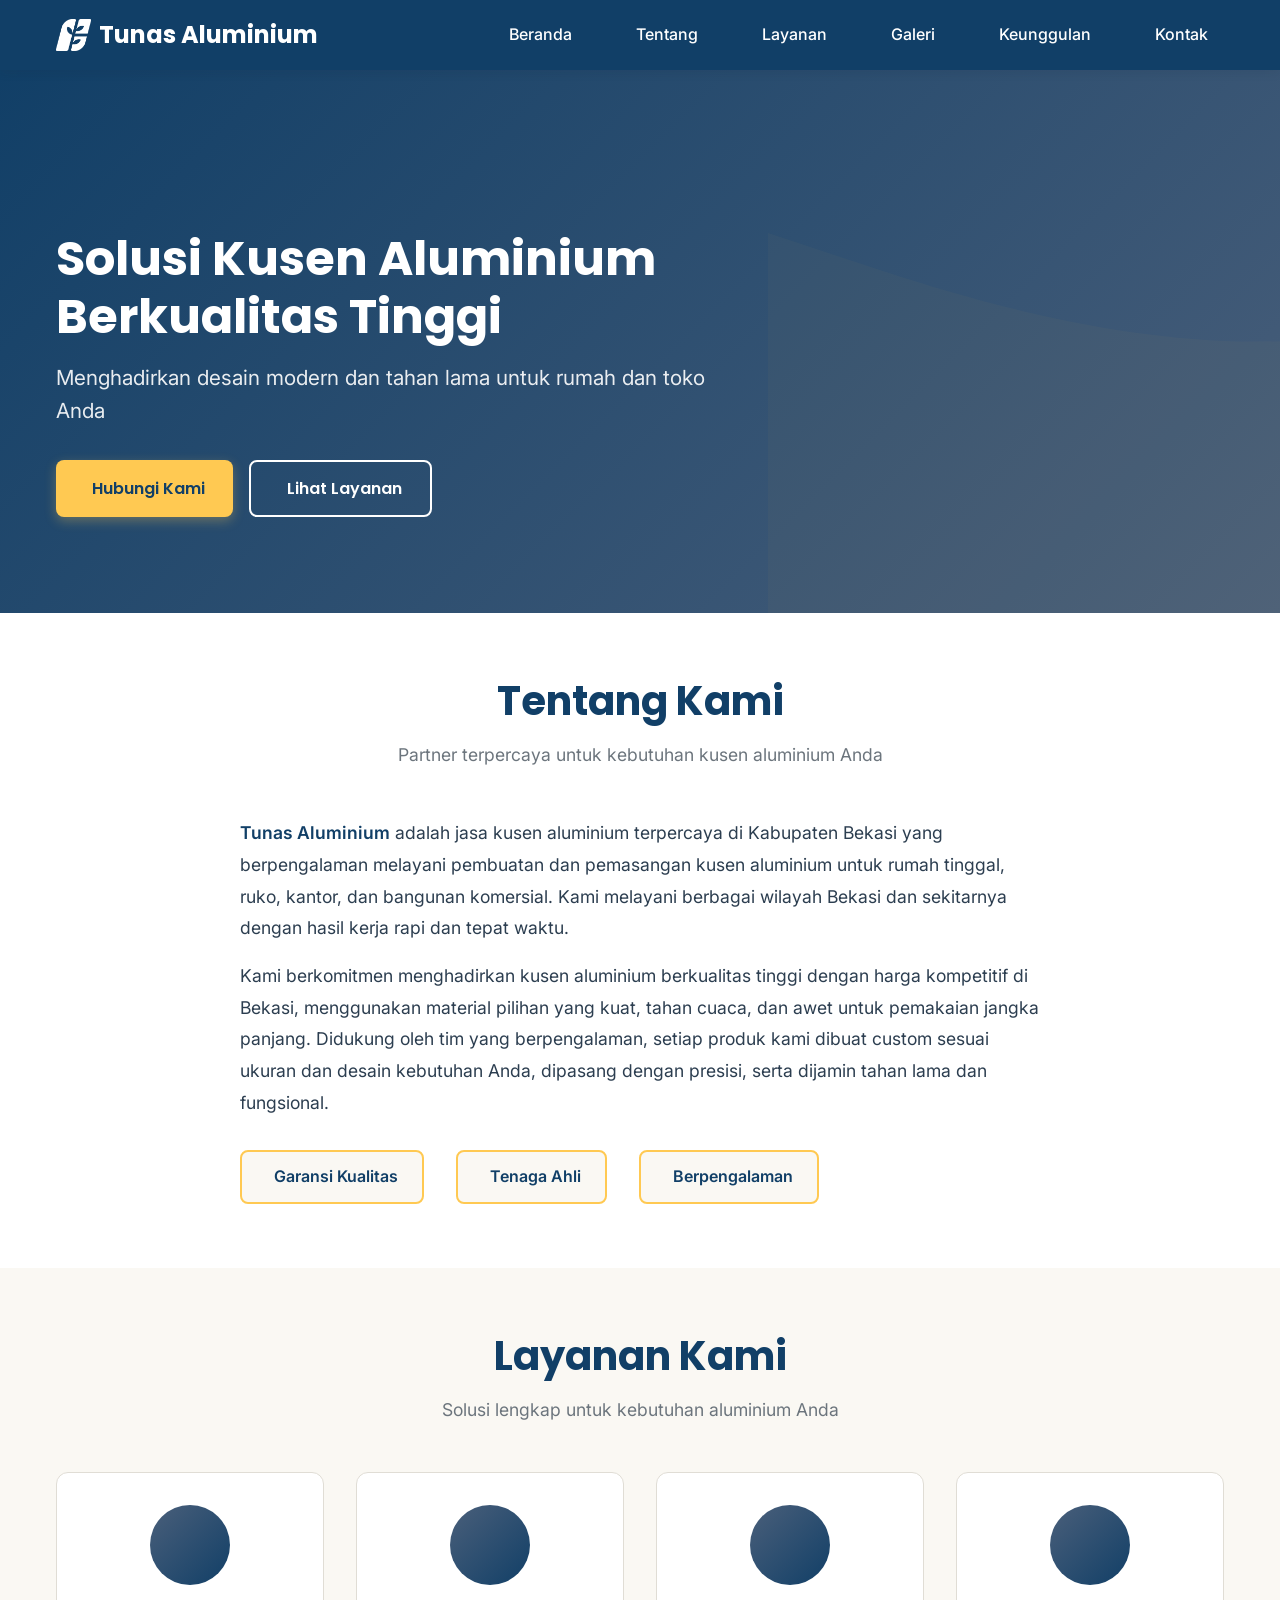
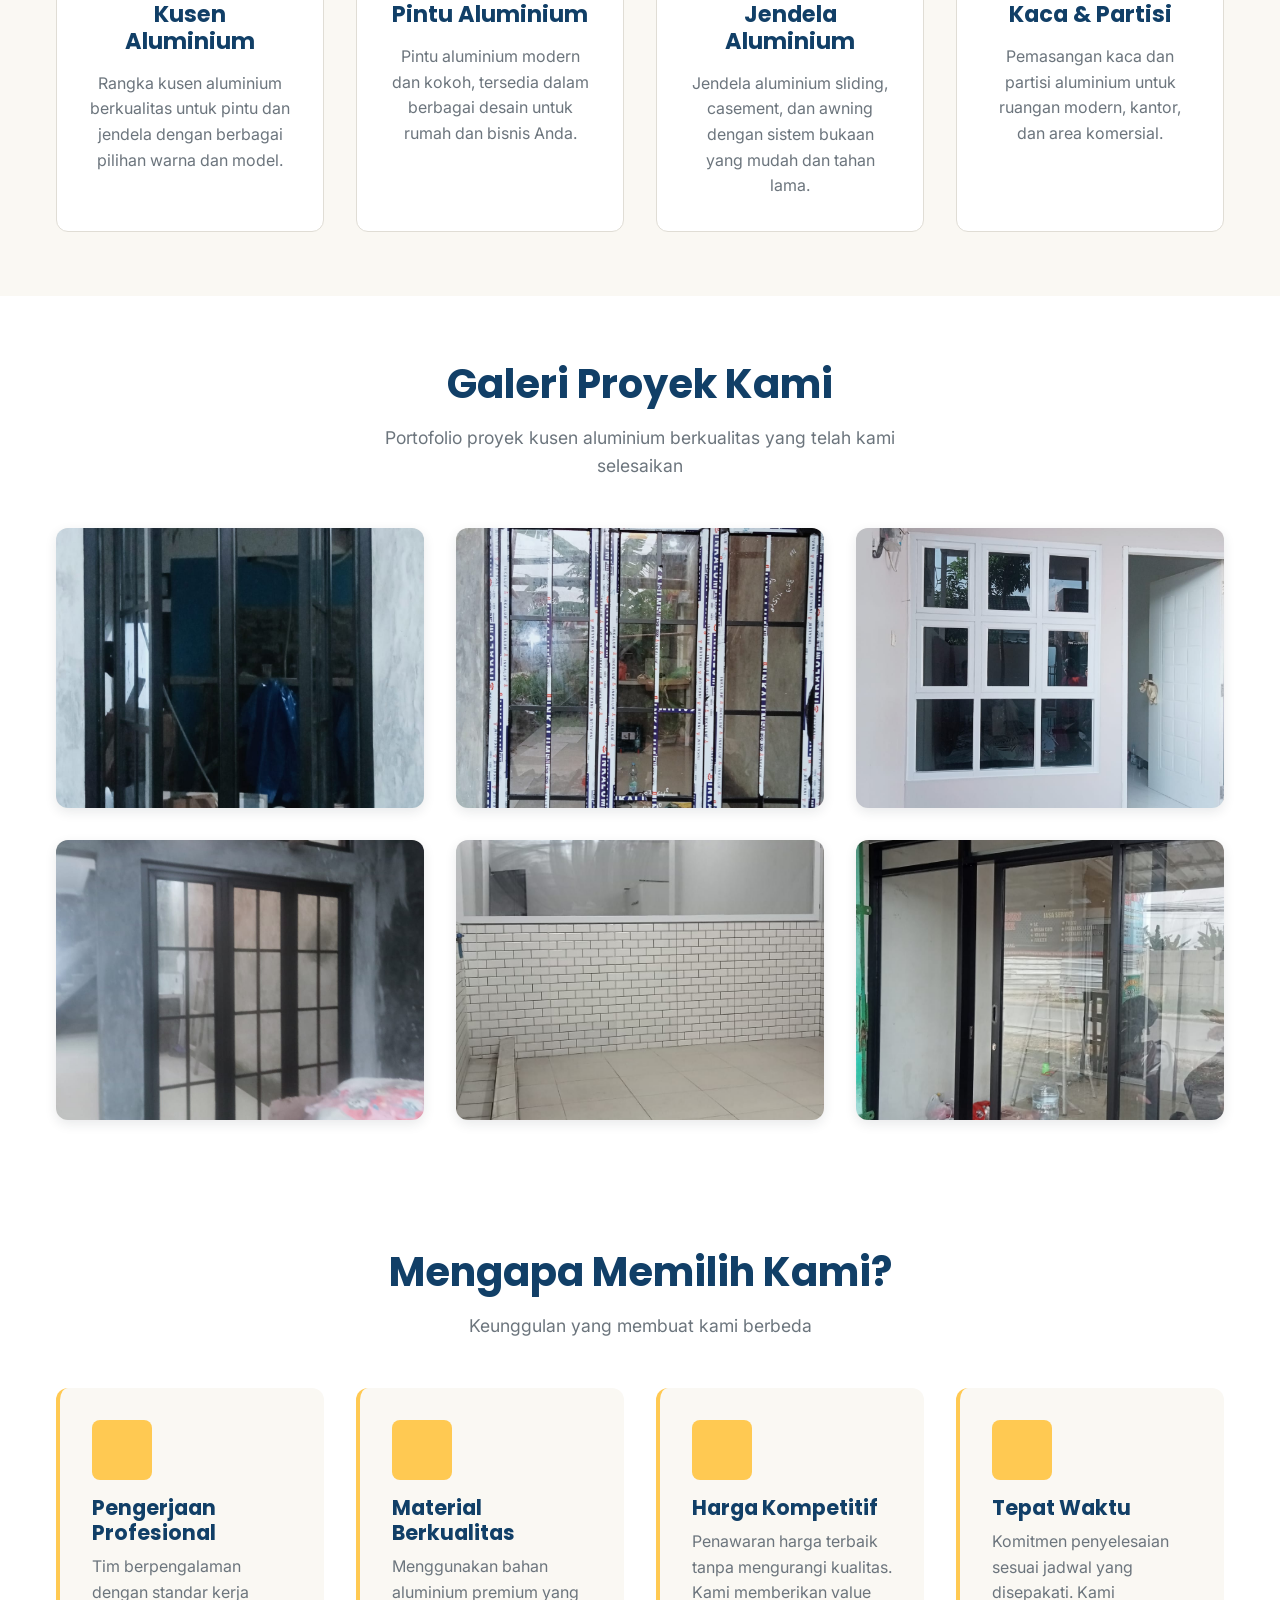
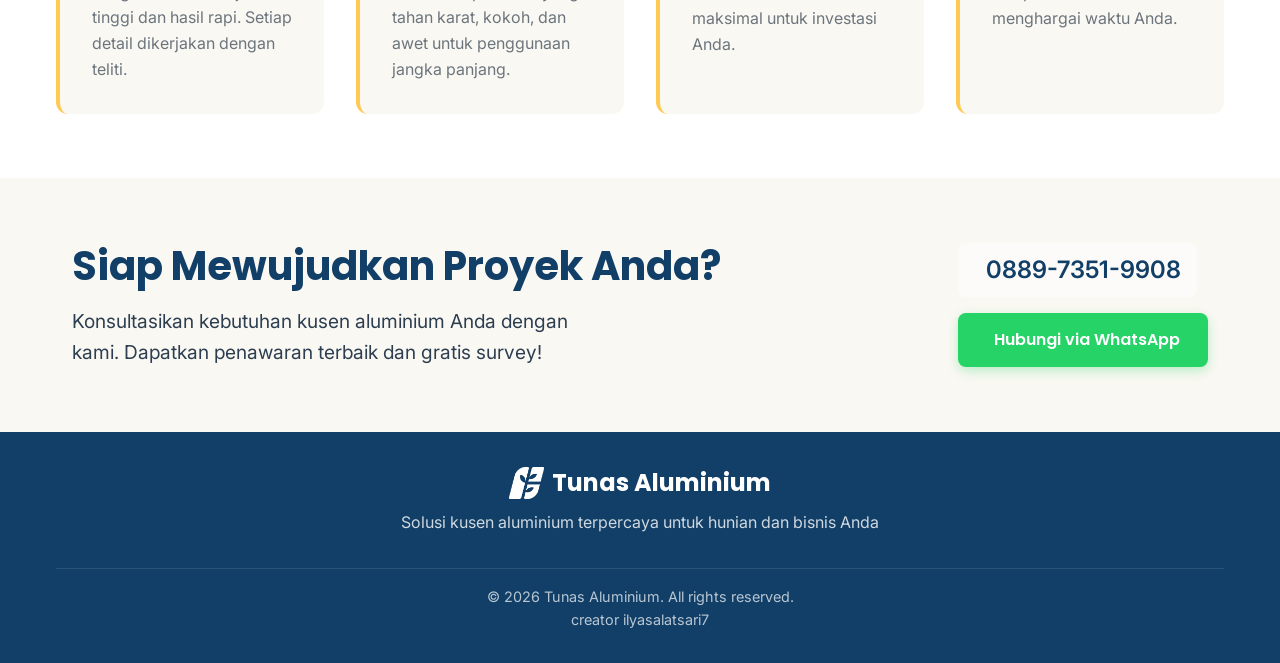
==== index.html @ cb450b46 "first commit" ====
<!DOCTYPE html>
<html lang="id">
<head>
    <meta charset="UTF-8">
    <meta name="viewport" content="width=device-width, initial-scale=1.0">
    <meta name="description" content="Tunas Aluminium - Jasa Kusen Aluminium Profesional untuk Pintu, Jendela, dan Partisi Kaca">
    <title>Tunas Aluminium - Jasa Pembuatan Kusen Aluminium Berkualitas Bekasi</title>
    <link rel="icon" type="image/x-icon" href="/public_html/assets/icon/TUNAS ALUMUNIUM ONLY.png">
    
    <!-- Google Fonts -->
    <link rel="preconnect" href="https://fonts.googleapis.com">
    <link rel="preconnect" href="https://fonts.gstatic.com" crossorigin>
    <link href="https://fonts.googleapis.com/css2?family=Poppins:wght@400;600;700&family=Inter:wght@300;400;500;600&display=swap" rel="stylesheet">
    
    <!-- Remix Icon -->
    <link href="https://cdn.jsdelivr.net/npm/remixicon@3.5.0/fonts/remixicon.css" rel="stylesheet">
    
    <!-- CSS -->
    <link rel="stylesheet" href="styles.css">
</head>
<body>
    <!-- Header / Navigation -->
    <header class="header">
        <nav class="navbar">
            <div class="container">
                <div class="nav-wrapper">
                    <div class="logo">
                        <img src="/public_html/assets/icon/TUNAS ALUMUNIUM ONLY.png" alt="">
                        <a href="#home"><span>Tunas Aluminium</span></a>
                    </div>
                    <button class="mobile-menu-toggle" id="mobileMenuToggle">
                        <i class="ri-menu-line"></i>
                    </button>
                    <ul class="nav-menu" id="navMenu">
                        <li><a href="#home" class="nav-link">Beranda</a></li>
                        <li><a href="#about" class="nav-link">Tentang</a></li>
                        <li><a href="#services" class="nav-link">Layanan</a></li>
                        <li><a href="#gallery" class="nav-link">Galeri</a></li>
                        <li><a href="#why-us" class="nav-link">Keunggulan</a></li>
                        <li><a href="#contact" class="nav-link">Kontak</a></li>
                    </ul>
                </div>
            </div>
        </nav>
    </header>

    <!-- Hero Section -->
    <section class="hero" id="home">
        <div class="container">
            <div class="hero-content">
                <h1 class="hero-title">Solusi Kusen Aluminium Berkualitas Tinggi</h1>
                <p class="hero-subtitle">Menghadirkan desain modern dan tahan lama untuk rumah dan toko Anda</p>
                <div class="hero-buttons">
                    <a href="#contact" class="btn btn-primary">
                        <i class="ri-phone-fill"></i>
                        Hubungi Kami
                    </a>
                    <a href="#services" class="btn btn-secondary">
                        <i class="ri-service-line"></i>
                        Lihat Layanan
                    </a>
                </div>
            </div>
        </div>
        <div class="hero-decoration"></div>
    </section>

    <!-- About Section -->
    <section class="about" id="about">
        <div class="container">
            <div class="section-header">
                <h2 class="section-title">Tentang Kami</h2>
                <p class="section-subtitle">Partner terpercaya untuk kebutuhan kusen aluminium Anda</p>
            </div>
            <div class="about-content">
                <div class="about-text">
                    <p>
                        <strong>Tunas Aluminium</strong> adalah jasa kusen aluminium terpercaya di Kabupaten Bekasi yang berpengalaman melayani pembuatan dan pemasangan kusen aluminium untuk rumah tinggal, ruko, kantor, dan bangunan komersial. Kami melayani berbagai wilayah Bekasi dan sekitarnya dengan hasil kerja rapi dan tepat waktu.
                    </p>
                    <p>
                        Kami berkomitmen menghadirkan kusen aluminium berkualitas tinggi dengan harga kompetitif di Bekasi, menggunakan material pilihan yang kuat, tahan cuaca, dan awet untuk pemakaian jangka panjang. Didukung oleh tim yang berpengalaman, setiap produk kami dibuat custom sesuai ukuran dan desain kebutuhan Anda, dipasang dengan presisi, serta dijamin tahan lama dan fungsional.
                    </p>
                    <div class="about-features">
                        <div class="feature-item">
                            <i class="ri-shield-check-fill"></i>
                            <span>Garansi Kualitas</span>
                        </div>
                        <div class="feature-item">
                            <i class="ri-hammer-fill"></i>
                            <span>Tenaga Ahli</span>
                        </div>
                        <div class="feature-item">
                            <i class="ri-medal-fill"></i>
                            <span>Berpengalaman</span>
                        </div>
                    </div>
                </div>
            </div>
        </div>
    </section>

    <!-- Services Section -->
    <section class="services" id="services">
        <div class="container">
            <div class="section-header">
                <h2 class="section-title">Layanan Kami</h2>
                <p class="section-subtitle">Solusi lengkap untuk kebutuhan aluminium Anda</p>
            </div>
            <div class="services-grid">
                <div class="service-card">
                    <div class="service-icon">
                        <i class="ri-door-line"></i>
                    </div>
                    <h3>Kusen Aluminium</h3>
                    <p>Rangka kusen aluminium berkualitas untuk pintu dan jendela dengan berbagai pilihan warna dan model.</p>
                </div>
                <div class="service-card">
                    <div class="service-icon">
                        <i class="ri-door-open-line"></i>
                    </div>
                    <h3>Pintu Aluminium</h3>
                    <p>Pintu aluminium modern dan kokoh, tersedia dalam berbagai desain untuk rumah dan bisnis Anda.</p>
                </div>
                <div class="service-card">
                    <div class="service-icon">
                        <i class="ri-window-line"></i>
                    </div>
                    <h3>Jendela Aluminium</h3>
                    <p>Jendela aluminium sliding, casement, dan awning dengan sistem bukaan yang mudah dan tahan lama.</p>
                </div>
                <div class="service-card">
                    <div class="service-icon">
                        <i class="ri-layout-grid-line"></i>
                    </div>
                    <h3>Kaca & Partisi</h3>
                    <p>Pemasangan kaca dan partisi aluminium untuk ruangan modern, kantor, dan area komersial.</p>
                </div>
            </div>
        </div>
    </section>

    <!-- Gallery Section -->
    <section class="gallery" id="gallery">
        <div class="container">
            <div class="section-header">
                <h2 class="section-title">Galeri Proyek Kami</h2>
                <p class="section-subtitle">Portofolio proyek kusen aluminium berkualitas yang telah kami selesaikan</p>
            </div>
            <div class="gallery-grid">
                <div class="gallery-item">
                    <div class="gallery-image">
                        <img src="/public_html/assets/gallery/jendela1.jpeg" alt="Jendela Aluminium Modern">
                        <div class="gallery-overlay">
                            <button class="gallery-btn" data-image="/public_html/assets/gallery/jendela1.jpeg">
                                <i class="ri-search-line"></i>
                            </button>
                        </div>
                    </div>
                    
                </div>

                <div class="gallery-item">
                    <div class="gallery-image">
                        <img src="/public_html/assets/gallery/jendela2.jpeg" alt="Pintu Aluminium">
                        <div class="gallery-overlay">
                            <button class="gallery-btn" data-image="/public_html/assets/gallery/jendela2.jpeg">
                                <i class="ri-search-line"></i>
                            </button>
                        </div>
                    </div>
                    
                </div>

                <div class="gallery-item">
                    <div class="gallery-image">
                        <img src="/public_html/assets/gallery/jendela3.jpeg" alt="Kusen Aluminium">
                        <div class="gallery-overlay">
                            <button class="gallery-btn" data-image="/public_html/assets/gallery/jendela3.jpeg">
                                <i class="ri-search-line"></i>
                            </button>
                        </div>
                    </div>
                    
                </div>

                <div class="gallery-item">
                    <div class="gallery-image">
                        <img src="/public_html/assets/gallery/jendela4.jpeg" alt="Partisi Kaca">
                        <div class="gallery-overlay">
                            <button class="gallery-btn" data-image="/public_html/assets/gallery/jendela4.jpeg">
                                <i class="ri-search-line"></i>
                            </button>
                        </div>
                    </div>
                    
                </div>

                <div class="gallery-item">
                    <div class="gallery-image">
                        <img src="/public_html/assets/gallery/jendela5.jpeg" alt="Pintu Kamar Mandi">
                        <div class="gallery-overlay">
                            <button class="gallery-btn" data-image="/public_html/assets/gallery/jendela5.jpeg">
                                <i class="ri-search-line"></i>
                            </button>
                        </div>
                    </div>
                    
                </div>

                <div class="gallery-item">
                    <div class="gallery-image">
                        <img src="/public_html/assets/gallery/jendela6.jpeg" alt="Rumah Modern">
                        <div class="gallery-overlay">
                            <button class="gallery-btn" data-image="/public_html/assets/gallery/jendela6.jpeg">
                                <i class="ri-search-line"></i>
                            </button>
                        </div>
                    </div>
                    
                </div>
            </div>
        </div>
    </section>

    <!-- Image Lightbox Modal -->
    <div class="lightbox" id="lightbox">
        <span class="lightbox-close">&times;</span>
        <img class="lightbox-image" src="" alt="">
        <a class="lightbox-prev" onclick="changeLightboxImage(-1)">&#10094;</a>
        <a class="lightbox-next" onclick="changeLightboxImage(1)">&#10095;</a>
    </div>

    <!-- Why Choose Us Section -->
    <section class="why-us" id="why-us">
        <div class="container">
            <div class="section-header">
                <h2 class="section-title">Mengapa Memilih Kami?</h2>
                <p class="section-subtitle">Keunggulan yang membuat kami berbeda</p>
            </div>
            <div class="why-us-grid">
                <div class="why-us-card">
                    <div class="why-us-icon">
                        <i class="ri-tools-line"></i>
                    </div>
                    <h3>Pengerjaan Profesional</h3>
                    <p>Tim berpengalaman dengan standar kerja tinggi dan hasil rapi. Setiap detail dikerjakan dengan teliti.</p>
                </div>
                <div class="why-us-card">
                    <div class="why-us-icon">
                        <i class="ri-star-line"></i>
                    </div>
                    <h3>Material Berkualitas</h3>
                    <p>Menggunakan bahan aluminium premium yang tahan karat, kokoh, dan awet untuk penggunaan jangka panjang.</p>
                </div>
                <div class="why-us-card">
                    <div class="why-us-icon">
                        <i class="ri-price-tag-3-line"></i>
                    </div>
                    <h3>Harga Kompetitif</h3>
                    <p>Penawaran harga terbaik tanpa mengurangi kualitas. Kami memberikan value maksimal untuk investasi Anda.</p>
                </div>
                <div class="why-us-card">
                    <div class="why-us-icon">
                        <i class="ri-time-line"></i>
                    </div>
                    <h3>Tepat Waktu</h3>
                    <p>Komitmen penyelesaian sesuai jadwal yang disepakati. Kami menghargai waktu Anda.</p>
                </div>
            </div>
        </div>
    </section>

    <!-- Contact / CTA Section -->
    <section class="contact" id="contact">
        <div class="container">
            <div class="contact-wrapper">
                <div class="contact-content">
                    <h2>Siap Mewujudkan Proyek Anda?</h2>
                    <p>Konsultasikan kebutuhan kusen aluminium Anda dengan kami. Dapatkan penawaran terbaik dan gratis survey!</p>
                </div>
                <div class="contact-info">
                    <a href="https://wa.me/6288973519908?text=Halo%20saya%20tertarik%20dengan%20produk%20Anda" class="contact-item" target="_blank">
                        <i class="ri-phone-fill"></i>
                        <span>0889-7351-9908</span>
                    </a>
                    <a href="https://wa.me/6288973519908?text=Halo%20saya%20tertarik%20dengan%20produk%20Anda" class="btn btn-whatsapp" target="_blank">
                        <i class="ri-whatsapp-line"></i>
                        Hubungi via WhatsApp
                    </a>
                </div>
            </div>
        </div>
    </section>

    <!-- Footer -->
    <footer class="footer">
        <div class="container">
            <div class="footer-content">
                <div class="footer-logo">
                    <img src="/public_html/assets/icon/TUNAS ALUMUNIUM ONLY.png" alt="">
                    <span>Tunas Aluminium</span>
                </div>
                <p class="footer-text">Solusi kusen aluminium terpercaya untuk hunian dan bisnis Anda</p>
            </div>
            <div class="footer-bottom">
                <p>&copy; 2026 Tunas Aluminium. All rights reserved.</p>
                <p>creator 
 <a href="https://www.instagram.com/ilyasalatsari7?igsh=MWJ4djhuNXUxZTl0eQ==" target="_blank"><i class="ri-instagram-line"></i>ilyasalatsari7</a></p>
            </div>
        </div>
    </footer>

    <!-- JavaScript -->
    <script src="script.js"></script>
</body>
</html>
---- styles.css ----
/* ========================================
   CSS Variables - Color Palette
   ======================================== */
:root {
    /* Primary Colors */
    --color-primary: #113f67ff;        /* Dark Navy Blue */
    --color-secondary: #4a5f7a;      /* Muted Blue */
    --color-accent: #ffc952;         /* Soft Yellow */
    --color-background: #faf8f3;     /* Light Beige */
    
    /* Additional Colors */
    --color-white: #ffffff;
    --color-text-dark: #2c3e50;
    --color-text-light: #6c757d;
    --color-border: #e0ddd5;
    --color-shadow: rgba(26, 35, 50, 0.1);
    
    /* Typography */
    --font-heading: 'Poppins', sans-serif;
    --font-body: 'Inter', sans-serif;
    
    /* Spacing */
    --spacing-xs: 0.5rem;
    --spacing-sm: 1rem;
    --spacing-md: 2rem;
    --spacing-lg: 3rem;
    --spacing-xl: 4rem;
    
    /* Border Radius */
    --radius-sm: 4px;
    --radius-md: 8px;
    --radius-lg: 12px;
    
    /* Transitions */
    --transition: all 0.3s ease;
}

/* ========================================
   Reset & Base Styles
   ======================================== */
* {
    margin: 0;
    padding: 0;
    box-sizing: border-box;
}

html {
    scroll-behavior: smooth;
}

body {
    font-family: var(--font-body);
    font-size: 16px;
    line-height: 1.6;
    color: var(--color-text-dark);
    background-color: var(--color-background);
}

h1, h2, h3, h4, h5, h6 {
    font-family: var(--font-heading);
    font-weight: 700;
    line-height: 1.2;
    color: var(--color-primary);
}

a {
    text-decoration: none;
    color: inherit;
}

ul {
    list-style: none;
}

img {
    max-width: 100%;
    display: block;
}

/* ========================================
   Utility Classes
   ======================================== */
.container {
    max-width: 1200px;
    margin: 0 auto;
    padding: 0 var(--spacing-sm);
}

.section-header {
    text-align: center;
    margin-bottom: var(--spacing-lg);
}

.section-title {
    font-size: 2.5rem;
    margin-bottom: var(--spacing-sm);
    color: var(--color-primary);
}

.section-subtitle {
    font-size: 1.1rem;
    color: var(--color-text-light);
    max-width: 600px;
    margin: 0 auto;
}

/* ========================================
   Buttons
   ======================================== */
.btn {
    display: inline-flex;
    align-items: center;
    gap: 0.5rem;
    padding: 0.875rem 1.75rem;
    border: none;
    border-radius: var(--radius-md);
    font-family: var(--font-heading);
    font-size: 1rem;
    font-weight: 600;
    cursor: pointer;
    transition: var(--transition);
    text-align: center;
}

.btn i {
    font-size: 1.2rem;
}

.btn-primary {
    background-color: var(--color-accent);
    color: var(--color-primary);
    box-shadow: 0 4px 12px rgba(255, 201, 82, 0.3);
}

.btn-primary:hover {
    background-color: #f4b931;
    transform: translateY(-2px);
    box-shadow: 0 6px 16px rgba(255, 201, 82, 0.4);
}

.btn-secondary {
    background-color: transparent;
    color: var(--color-white);
    border: 2px solid var(--color-white);
}

.btn-secondary:hover {
    background-color: var(--color-white);
    color: var(--color-primary);
}

.btn-whatsapp {
    background-color: #25d366;
    color: var(--color-white);
    box-shadow: 0 4px 12px rgba(37, 211, 102, 0.3);
}

.btn-whatsapp:hover {
    background-color: #1ebe57;
    transform: translateY(-2px);
    box-shadow: 0 6px 16px rgba(37, 211, 102, 0.4);
}

/* ========================================
   Header / Navigation
   ======================================== */
.header {
    position: fixed;
    top: 0;
    left: 0;
    width: 100%;
    background-color: var(--color-primary);
    box-shadow: 0 2px 10px var(--color-shadow);
    z-index: 1000;
}

.navbar {
    padding: 1rem 0;
}

.nav-wrapper {
    display: flex;
    justify-content: space-between;
    align-items: center;
}

.logo {
    display: flex;
    align-items: center;
    gap: 0.5rem;
    font-family: var(--font-heading);
    font-size: 1.5rem;
    font-weight: 700;
    color: var(--color-white);
}

.logo img {
    height: 2rem;
}

.mobile-menu-toggle {
    display: none;
    background: none;
    border: none;
    color: var(--color-white);
    font-size: 1.8rem;
    cursor: pointer;
}

.nav-menu {
    display: flex;
    gap: var(--spacing-md);
}

.nav-link {
    color: var(--color-white);
    font-weight: 500;
    padding: 0.5rem 1rem;
    border-radius: var(--radius-sm);
    transition: var(--transition);
}

.nav-link:hover {
    background-color: rgba(255, 255, 255, 0.1);
    color: var(--color-accent);
}

/* ========================================
   Hero Section
   ======================================== */
.hero {
    position: relative;
    background: linear-gradient(135deg, var(--color-primary) 0%, var(--color-secondary) 100%);
    color: var(--color-white);
    padding: 10rem var(--spacing-sm) 6rem;
    margin-top: 70px;
    overflow: hidden;
}

.hero-decoration {
    position: absolute;
    top: 0;
    right: 0;
    width: 40%;
    height: 100%;
    background: url('data:image/svg+xml,<svg xmlns="http://www.w3.org/2000/svg" viewBox="0 0 1440 320"><path fill="%23ffc952" fill-opacity="0.1" d="M0,96L48,112C96,128,192,160,288,160C384,160,480,128,576,122.7C672,117,768,139,864,154.7C960,171,1056,181,1152,170.7C1248,160,1344,128,1392,112L1440,96L1440,320L1392,320C1344,320,1248,320,1152,320C1056,320,960,320,864,320C768,320,672,320,576,320C480,320,384,320,288,320C192,320,96,320,48,320L0,320Z"></path></svg>') no-repeat;
    background-size: cover;
    opacity: 0.3;
}

.hero-content {
    position: relative;
    z-index: 1;
    max-width: 700px;
}

.hero-title {
    font-size: 3rem;
    margin-bottom: var(--spacing-sm);
    color: var(--color-white);
}

.hero-subtitle {
    font-size: 1.3rem;
    margin-bottom: var(--spacing-md);
    opacity: 0.9;
}

.hero-buttons {
    display: flex;
    gap: var(--spacing-sm);
    flex-wrap: wrap;
}

/* ========================================
   About Section
   ======================================== */
.about {
    padding: var(--spacing-xl) var(--spacing-sm);
    background-color: var(--color-white);
}

.about-content {
    max-width: 800px;
    margin: 0 auto;
}

.about-text p {
    font-size: 1.1rem;
    line-height: 1.8;
    margin-bottom: var(--spacing-sm);
    color: var(--color-text-dark);
}

.about-text strong {
    color: var(--color-primary);
    font-weight: 600;
}

.about-features {
    display: flex;
    gap: var(--spacing-md);
    margin-top: var(--spacing-md);
    flex-wrap: wrap;
}

.feature-item {
    display: flex;
    align-items: center;
    gap: 0.5rem;
    padding: 0.75rem 1.5rem;
    background-color: var(--color-background);
    border-radius: var(--radius-md);
    border: 2px solid var(--color-accent);
}

.feature-item i {
    font-size: 1.5rem;
    color: var(--color-secondary);
}

.feature-item span {
    font-weight: 600;
    color: var(--color-primary);
}

/* ========================================
   Services Section
   ======================================== */
.services {
    padding: var(--spacing-xl) var(--spacing-sm);
    background-color: var(--color-background);
}

.services-grid {
    display: grid;
    grid-template-columns: repeat(auto-fit, minmax(250px, 1fr));
    gap: var(--spacing-md);
}

.service-card {
    background-color: var(--color-white);
    padding: var(--spacing-md);
    border-radius: var(--radius-lg);
    text-align: center;
    transition: var(--transition);
    border: 1px solid var(--color-border);
}

.service-card:hover {
    transform: translateY(-8px);
    box-shadow: 0 12px 24px var(--color-shadow);
    border-color: var(--color-accent);
    cursor: pointer;
}

.service-icon {
    width: 80px;
    height: 80px;
    margin: 0 auto var(--spacing-sm);
    display: flex;
    align-items: center;
    justify-content: center;
    background: linear-gradient(135deg, var(--color-secondary), var(--color-primary));
    border-radius: 50%;
}

.service-icon i {
    font-size: 2.5rem;
    color: var(--color-white);
}

.service-card h3 {
    font-size: 1.4rem;
    margin-bottom: var(--spacing-sm);
    color: var(--color-primary);
}

.service-card p {
    color: var(--color-text-light);
    line-height: 1.6;
}

/* ========================================
   Why Us Section
   ======================================== */
.why-us {
    padding: var(--spacing-xl) var(--spacing-sm);
    background-color: var(--color-white);
}

.why-us-grid {
    display: grid;
    grid-template-columns: repeat(auto-fit, minmax(250px, 1fr));
    gap: var(--spacing-md);
}

.why-us-card {
    padding: var(--spacing-md);
    background-color: var(--color-background);
    border-radius: var(--radius-lg);
    border-left: 4px solid var(--color-accent);
    transition: var(--transition);
}

.why-us-card:hover {
    transform: translateX(-8px);
    box-shadow: 0 8px 16px var(--color-shadow);
    border-left: 4px solid var(--color-primary);
    cursor: pointer;
}

.why-us-icon {
    width: 60px;
    height: 60px;
    display: flex;
    align-items: center;
    justify-content: center;
    background-color: var(--color-accent);
    border-radius: var(--radius-md);
    margin-bottom: var(--spacing-sm);
}

.why-us-icon i {
    font-size: 2rem;
    color: var(--color-primary);
}

.why-us-card h3 {
    font-size: 1.3rem;
    margin-bottom: var(--spacing-xs);
    color: var(--color-primary);
}

.why-us-card p {
    color: var(--color-text-light);
    line-height: 1.6;
}

/* ========================================
   Gallery Section
   ======================================== */
.gallery {
    padding: var(--spacing-xl) var(--spacing-sm);
    background-color: var(--color-white);
}

.gallery-grid {
    display: grid;
    grid-template-columns: repeat(auto-fit, minmax(280px, 1fr));
    gap: var(--spacing-md);
}

.gallery-item {
    background-color: var(--color-background);
    border-radius: var(--radius-lg);
    overflow: hidden;
    transition: var(--transition);
    box-shadow: 0 4px 12px var(--color-shadow);
}

.gallery-item:hover {
    transform: translateY(-8px);
    box-shadow: 0 12px 24px var(--color-shadow);
}

.gallery-image {
    position: relative;
    width: 100%;
    height: 280px;
    overflow: hidden;
    background-color: #f0f0f0;
}

.gallery-image img {
    width: 100%;
    height: 100%;
    object-fit: cover;
    transition: var(--transition);
}

.gallery-item:hover .gallery-image img {
    transform: scale(1.08);
}

.gallery-overlay {
    position: absolute;
    top: 0;
    left: 0;
    width: 100%;
    height: 100%;
    background-color: rgba(26, 35, 50, 0.8);
    display: flex;
    align-items: center;
    justify-content: center;
    opacity: 0;
    transition: opacity 0.3s ease;
}

.gallery-item:hover .gallery-overlay {
    opacity: 1;
}

.gallery-btn {
    width: 60px;
    height: 60px;
    background-color: var(--color-accent);
    border: none;
    border-radius: 50%;
    font-size: 1.8rem;
    color: var(--color-primary);
    cursor: pointer;
    display: flex;
    align-items: center;
    justify-content: center;
    transition: var(--transition);
}

.gallery-btn:hover {
    background-color: #f4b931;
    transform: scale(1.1);
}

.gallery-item h3 {
    font-size: 1.2rem;
    padding: var(--spacing-sm);
    color: var(--color-primary);
}

.gallery-item p {
    padding: 0 var(--spacing-sm) var(--spacing-sm);
    color: var(--color-text-light);
    font-size: 0.9rem;
}

/* ========================================
   Lightbox Modal
   ======================================== */
.lightbox {
    display: none;
    position: fixed;
    z-index: 2000;
    left: 0;
    top: 0;
    width: 100%;
    height: 100%;
    background-color: rgba(0, 0, 0, 0.9);
    animation: fadeIn 0.3s ease;
}

.lightbox.show {
    display: flex;
    align-items: center;
    justify-content: center;
}

.lightbox-image {
    max-width: 90%;
    max-height: 90vh;
    object-fit: contain;
    border-radius: var(--radius-md);
    animation: zoomIn 0.3s ease;
}

.lightbox-close {
    position: absolute;
    top: 30px;
    right: 45px;
    color: #f1f1f1;
    font-size: 40px;
    font-weight: bold;
    cursor: pointer;
    transition: var(--transition);
    z-index: 2001;
}

.lightbox-close:hover,
.lightbox-close:focus {
    color: var(--color-accent);
}

.lightbox-prev,
.lightbox-next {
    cursor: pointer;
    position: absolute;
    top: 50%;
    width: auto;
    margin-top: -22px;
    padding: 16px;
    color: white;
    font-weight: bold;
    font-size: 18px;
    transition: var(--transition);
    border-radius: var(--radius-md);
    background-color: rgba(0, 0, 0, 0.5);
    user-select: none;
}

.lightbox-next {
    right: 0;
}

.lightbox-prev {
    left: 0;
}

.lightbox-prev:hover,
.lightbox-next:hover {
    background-color: var(--color-accent);
    color: var(--color-primary);
}

/* ========================================
   Lightbox Animations
   ======================================== */
@keyframes fadeIn {
    from {
        opacity: 0;
    }
    to {
        opacity: 1;
    }
}

@keyframes zoomIn {
    from {
        transform: scale(0.8);
        opacity: 0;
    }
    to {
        transform: scale(1);
        opacity: 1;
    }
}


.contact-wrapper {
    display: flex;
    justify-content: space-between;
    align-items: center;
    gap: var(--spacing-md);
    flex-wrap: wrap;
    padding: var(--spacing-xl) var(--spacing-sm);
    
}

.contact-content h2 {
    font-size: 2.5rem;
    color: var(--color-primary);
    margin-bottom: var(--spacing-sm);
}

.contact-content p {
    font-size: 1.2rem;
    color: var(--color-text-dark);
    max-width: 500px;
}

.contact-info {
    display: flex;
    flex-direction: column;
    gap: var(--spacing-sm);
    align-items: flex-start;
}

.contact-item {
    display: flex;
    align-items: center;
    gap: 0.75rem;
    font-size: 1.5rem;
    font-weight: 600;
    color: var(--color-primary);
    padding: 0.5rem 1rem;
    background-color: rgba(255, 255, 255, 0.5);
    border-radius: var(--radius-md);
    transition: var(--transition);
}

.contact-item:hover {
    background-color: var(--color-white);
    transform: translateY(4px);
}

.contact-item i {
    font-size: 1.8rem;
}

/* ========================================
   Footer
   ======================================== */
.footer {
    background-color: var(--color-primary);
    color: var(--color-white);
    padding: var(--spacing-md) var(--spacing-sm);
}

.footer-content {
    text-align: center;
    padding-bottom: var(--spacing-sm);
    border-bottom: 1px solid rgba(255, 255, 255, 0.1);
}

.footer-logo {
    display: inline-flex;
    align-items: center;
    gap: 0.5rem;
    font-family: var(--font-heading);
    font-size: 1.5rem;
    font-weight: 700;
    margin-bottom: var(--spacing-xs);
}

.footer-logo img {
    height: 2rem;
}

.footer-text {
    opacity: 0.8;
    margin-bottom: var(--spacing-sm);
}

.footer-bottom {
    text-align: center;
    padding-top: var(--spacing-sm);
}

.footer-bottom p {
    opacity: 0.7;
    font-size: 0.9rem;
}

/* ========================================
   Responsive Design - Tablet
   ======================================== */
@media (max-width: 768px) {
    .section-title {
        font-size: 2rem;
    }
    
    .section-subtitle {
        font-size: 1rem;
    }
    
    /* Navigation */
    .mobile-menu-toggle {
        display: block;
    }
    
    .nav-menu {
        position: absolute;
        top: 100%;
        left: 0;
        width: 100%;
        background-color: var(--color-primary);
        flex-direction: column;
        gap: 0;
        padding: 1rem 0;
        max-height: 0;
        overflow: hidden;
        transition: max-height 0.3s ease;
    }
    
    .nav-menu.active {
        max-height: 400px;
        border-top: 1px solid rgba(255, 255, 255, 0.1);
    }
    
    .nav-link {
        display: block;
        padding: 1rem var(--spacing-sm);
        border-radius: 0;
    }
    
    /* Hero */
    .hero {
        padding: 8rem var(--spacing-sm) 4rem;
    }
    
    .hero-title {
        font-size: 2.2rem;
    }
    
    .hero-subtitle {
        font-size: 1.1rem;
    }
    
    .hero-buttons {
        flex-direction: column;
    }
    
    .hero-buttons .btn {
        width: 100%;
        justify-content: center;
    }
    
    /* About Features */
    .about-features {
        flex-direction: column;
    }
    
    /* Services Grid */
    .services-grid {
        grid-template-columns: 1fr;
    }
    
    /* Gallery Grid */
    .gallery-grid {
        grid-template-columns: repeat(auto-fit, minmax(200px, 1fr));
    }
    
    .gallery-image {
        height: 200px;
    }
    
    .lightbox-image {
        max-width: 95%;
    }
    
    /* Why Us Grid */
    .why-us-grid {
        grid-template-columns: 1fr;
    }
    
    /* Contact */
    .contact-wrapper {
        flex-direction: column;
        text-align: center;
    }
    
    .contact-info {
        align-items: center;
        width: 100%;
    }
    
    .contact-content h2 {
        font-size: 2rem;
    }
    
    .contact-content p {
        font-size: 1rem;
    }
    
    .btn-whatsapp {
        width: 100%;
        justify-content: center;
    }
}

/* ========================================
   Responsive Design - Mobile
   ======================================== */
@media (max-width: 480px) {
    :root {
        --spacing-lg: 2rem;
        --spacing-xl: 3rem;
    }
    
    .section-title {
        font-size: 1.75rem;
    }
    
    .hero-title {
        font-size: 1.75rem;
    }
    
    .logo {
        font-size: 1.2rem;
    }
    
    .logo i {
        font-size: 1.5rem;
    }
    
    .btn {
        padding: 0.75rem 1.25rem;
        font-size: 0.95rem;
    }
    
    .service-icon {
        width: 60px;
        height: 60px;
    }
    
    .service-icon i {
        font-size: 2rem;
    }
    
    .contact-content h2 {
        font-size: 1.5rem;
    }
    
    .contact-item {
        font-size: 1.2rem;
    }
}

/* ========================================
   Animation Classes
   ======================================== */
@keyframes fadeInUp {
    from {
        opacity: 0;
        transform: translateY(30px);
    }
    to {
        opacity: 1;
        transform: translateY(0);
    }
}

.fade-in-up {
    animation: fadeInUp 0.6s ease-out;
}

/* ========================================
   Print Styles
   ======================================== */
@media print {
    .header,
    .mobile-menu-toggle,
    .hero-buttons,
    .btn {
        display: none;
    }
    
    body {
        background-color: white;
    }
}
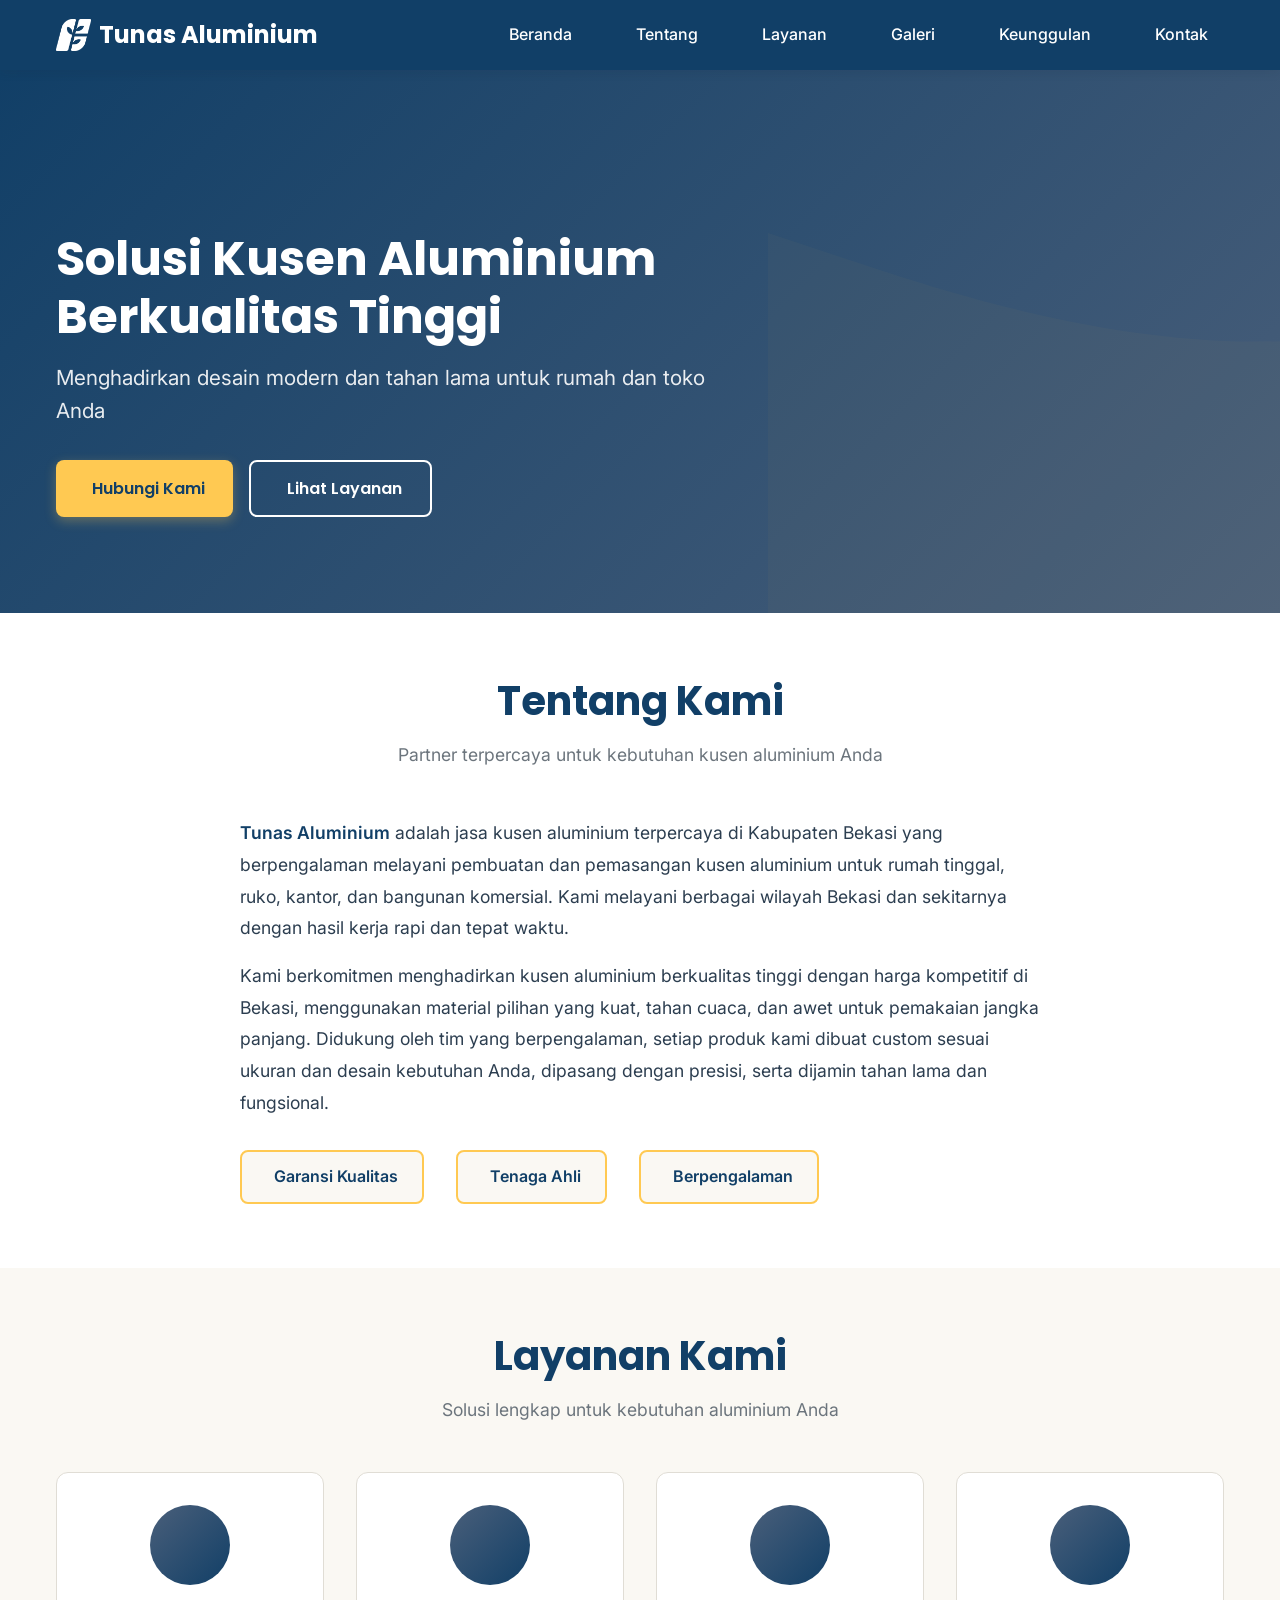
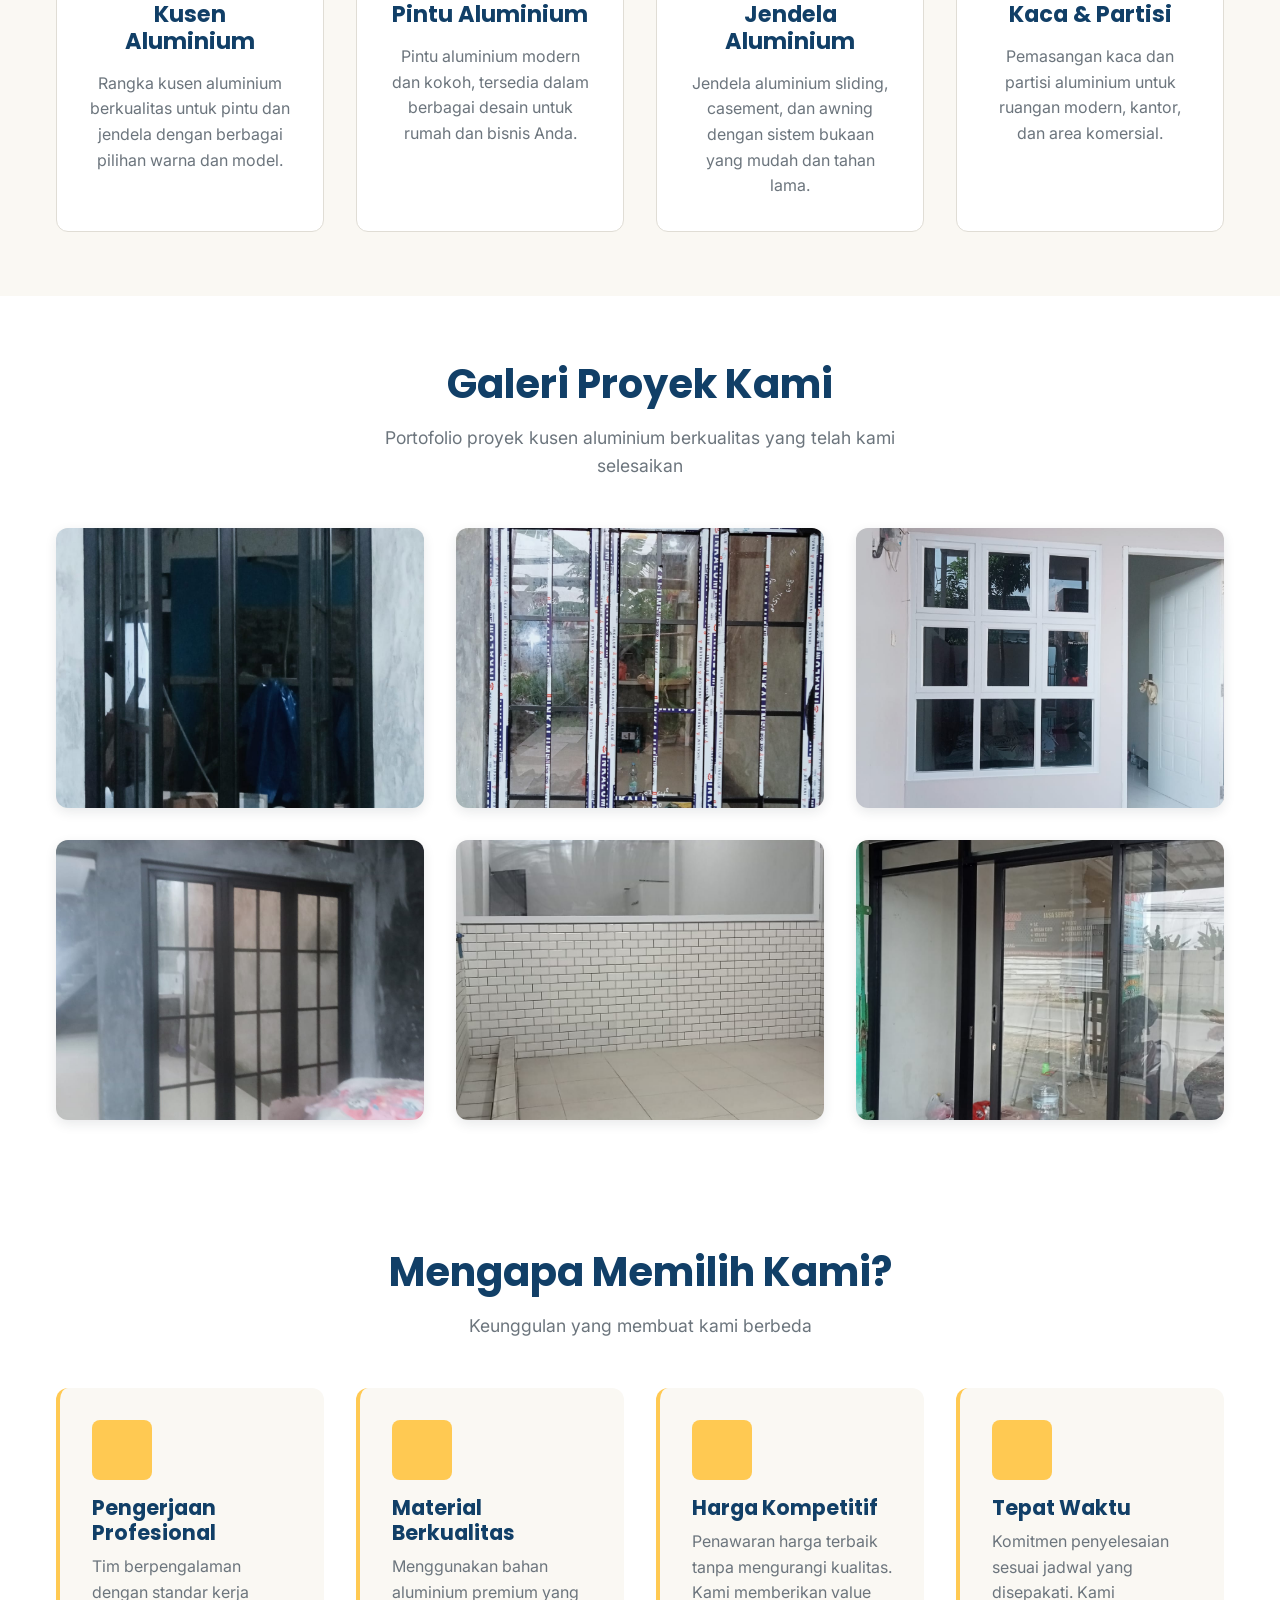
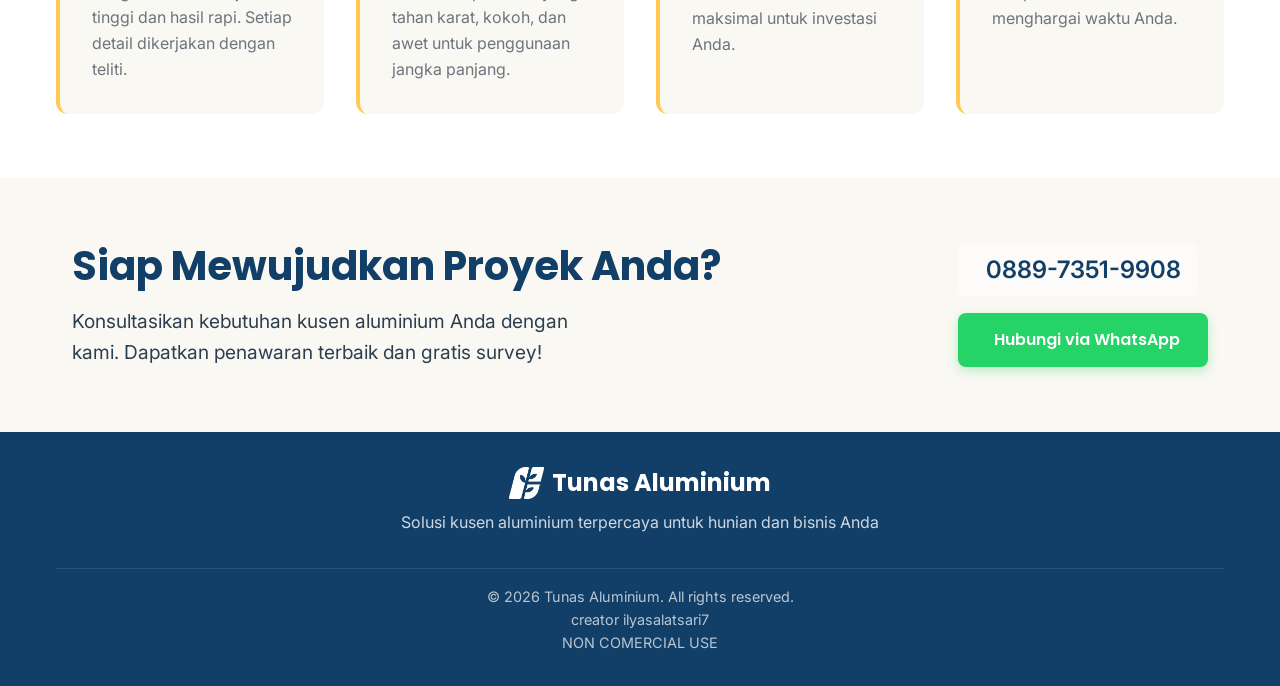
==== commit 0c25f21d: "second commit" ====
--- a/index.html
+++ b/index.html
@@ -5,7 +5,7 @@
     <meta name="viewport" content="width=device-width, initial-scale=1.0">
     <meta name="description" content="Tunas Aluminium - Jasa Kusen Aluminium Profesional untuk Pintu, Jendela, dan Partisi Kaca">
     <title>Tunas Aluminium - Jasa Pembuatan Kusen Aluminium Berkualitas Bekasi</title>
-    <link rel="icon" type="image/x-icon" href="/public_html/assets/icon/TUNAS ALUMUNIUM ONLY.png">
+    <link rel="icon" type="image/x-icon" href="assets/icon/TUNAS ALUMUNIUM ONLY.png">
     
     <!-- Google Fonts -->
     <link rel="preconnect" href="https://fonts.googleapis.com">
@@ -25,7 +25,7 @@
             <div class="container">
                 <div class="nav-wrapper">
                     <div class="logo">
-                        <img src="/public_html/assets/icon/TUNAS ALUMUNIUM ONLY.png" alt="">
+                        <img src="assets/icon/TUNAS ALUMUNIUM ONLY.png" alt="">
                         <a href="#home"><span>Tunas Aluminium</span></a>
                     </div>
                     <button class="mobile-menu-toggle" id="mobileMenuToggle">
@@ -149,69 +149,69 @@
             <div class="gallery-grid">
                 <div class="gallery-item">
                     <div class="gallery-image">
-                        <img src="/public_html/assets/gallery/jendela1.jpeg" alt="Jendela Aluminium Modern">
-                        <div class="gallery-overlay">
-                            <button class="gallery-btn" data-image="/public_html/assets/gallery/jendela1.jpeg">
-                                <i class="ri-search-line"></i>
-                            </button>
-                        </div>
-                    </div>
-                    
-                </div>
-
-                <div class="gallery-item">
-                    <div class="gallery-image">
-                        <img src="/public_html/assets/gallery/jendela2.jpeg" alt="Pintu Aluminium">
-                        <div class="gallery-overlay">
-                            <button class="gallery-btn" data-image="/public_html/assets/gallery/jendela2.jpeg">
-                                <i class="ri-search-line"></i>
-                            </button>
-                        </div>
-                    </div>
-                    
-                </div>
-
-                <div class="gallery-item">
-                    <div class="gallery-image">
-                        <img src="/public_html/assets/gallery/jendela3.jpeg" alt="Kusen Aluminium">
-                        <div class="gallery-overlay">
-                            <button class="gallery-btn" data-image="/public_html/assets/gallery/jendela3.jpeg">
-                                <i class="ri-search-line"></i>
-                            </button>
-                        </div>
-                    </div>
-                    
-                </div>
-
-                <div class="gallery-item">
-                    <div class="gallery-image">
-                        <img src="/public_html/assets/gallery/jendela4.jpeg" alt="Partisi Kaca">
-                        <div class="gallery-overlay">
-                            <button class="gallery-btn" data-image="/public_html/assets/gallery/jendela4.jpeg">
-                                <i class="ri-search-line"></i>
-                            </button>
-                        </div>
-                    </div>
-                    
-                </div>
-
-                <div class="gallery-item">
-                    <div class="gallery-image">
-                        <img src="/public_html/assets/gallery/jendela5.jpeg" alt="Pintu Kamar Mandi">
-                        <div class="gallery-overlay">
-                            <button class="gallery-btn" data-image="/public_html/assets/gallery/jendela5.jpeg">
-                                <i class="ri-search-line"></i>
-                            </button>
-                        </div>
-                    </div>
-                    
-                </div>
-
-                <div class="gallery-item">
-                    <div class="gallery-image">
-                        <img src="/public_html/assets/gallery/jendela6.jpeg" alt="Rumah Modern">
-                        <div class="gallery-overlay">
-                            <button class="gallery-btn" data-image="/public_html/assets/gallery/jendela6.jpeg">
+                        <img src="assets/gallery/jendela1.jpeg" alt="Jendela Aluminium Modern">
+                        <div class="gallery-overlay">
+                            <button class="gallery-btn" data-image="assets/gallery/jendela1.jpeg">
+                                <i class="ri-search-line"></i>
+                            </button>
+                        </div>
+                    </div>
+                    
+                </div>
+
+                <div class="gallery-item">
+                    <div class="gallery-image">
+                        <img src="assets/gallery/jendela2.jpeg" alt="Pintu Aluminium">
+                        <div class="gallery-overlay">
+                            <button class="gallery-btn" data-image="assets/gallery/jendela2.jpeg">
+                                <i class="ri-search-line"></i>
+                            </button>
+                        </div>
+                    </div>
+                    
+                </div>
+
+                <div class="gallery-item">
+                    <div class="gallery-image">
+                        <img src="assets/gallery/jendela3.jpeg" alt="Kusen Aluminium">
+                        <div class="gallery-overlay">
+                            <button class="gallery-btn" data-image="assets/gallery/jendela3.jpeg">
+                                <i class="ri-search-line"></i>
+                            </button>
+                        </div>
+                    </div>
+                    
+                </div>
+
+                <div class="gallery-item">
+                    <div class="gallery-image">
+                        <img src="assets/gallery/jendela4.jpeg" alt="Partisi Kaca">
+                        <div class="gallery-overlay">
+                            <button class="gallery-btn" data-image="assets/gallery/jendela4.jpeg">
+                                <i class="ri-search-line"></i>
+                            </button>
+                        </div>
+                    </div>
+                    
+                </div>
+
+                <div class="gallery-item">
+                    <div class="gallery-image">
+                        <img src="assets/gallery/jendela5.jpeg" alt="Pintu Kamar Mandi">
+                        <div class="gallery-overlay">
+                            <button class="gallery-btn" data-image="assets/gallery/jendela5.jpeg">
+                                <i class="ri-search-line"></i>
+                            </button>
+                        </div>
+                    </div>
+                    
+                </div>
+
+                <div class="gallery-item">
+                    <div class="gallery-image">
+                        <img src="assets/gallery/jendela6.jpeg" alt="Rumah Modern">
+                        <div class="gallery-overlay">
+                            <button class="gallery-btn" data-image="assets/gallery/jendela6.jpeg">
                                 <i class="ri-search-line"></i>
                             </button>
                         </div>
@@ -297,7 +297,7 @@
         <div class="container">
             <div class="footer-content">
                 <div class="footer-logo">
-                    <img src="/public_html/assets/icon/TUNAS ALUMUNIUM ONLY.png" alt="">
+                    <img src="assets/icon/TUNAS ALUMUNIUM ONLY.png" alt="">
                     <span>Tunas Aluminium</span>
                 </div>
                 <p class="footer-text">Solusi kusen aluminium terpercaya untuk hunian dan bisnis Anda</p>
@@ -306,6 +306,7 @@
                 <p>&copy; 2026 Tunas Aluminium. All rights reserved.</p>
                 <p>creator 
  <a href="https://www.instagram.com/ilyasalatsari7?igsh=MWJ4djhuNXUxZTl0eQ==" target="_blank"><i class="ri-instagram-line"></i>ilyasalatsari7</a></p>
+ <P>NON COMERCIAL USE</P>
             </div>
         </div>
     </footer>
